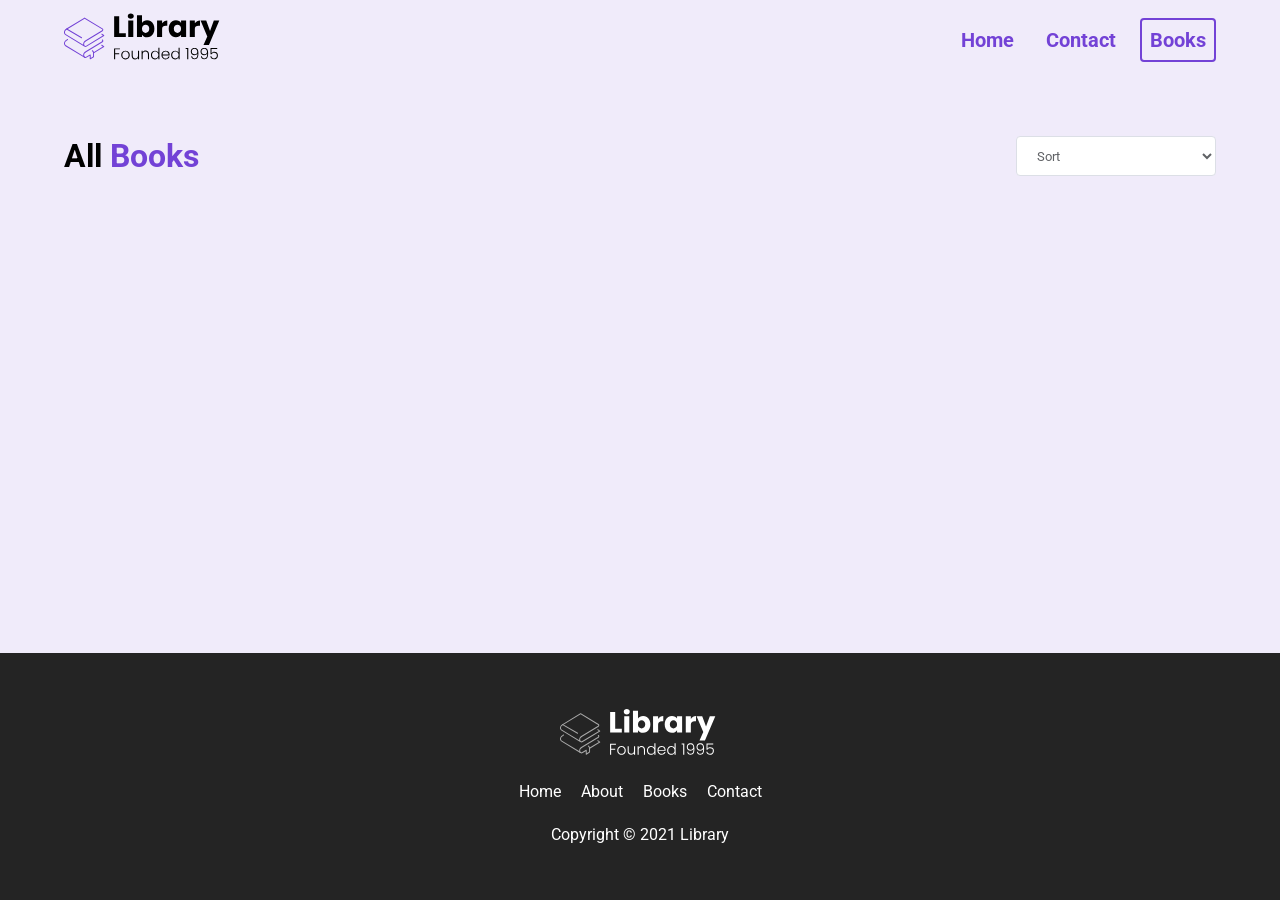
==== books.html @ 92245f25 "All Books page finished" ====
<!DOCTYPE html>
<html lang="en">

<head>
  <meta charset="UTF-8">
  <meta http-equiv="X-UA-Compatible" content="IE=edge">
  <meta name="viewport" content="width=device-width, initial-scale=1.0">
  <title>Library</title>
  <link rel="stylesheet" href="styles.css">
  <!-- UPDATE: using css version of font awesome so no need for kit -->
  <link rel="stylesheet" href="https://cdnjs.cloudflare.com/ajax/libs/font-awesome/6.4.0/css/all.min.css">
  <script src="index.js"></script>
  <script src="books.js"></script>
</head>

<body id="books__body">
  <section>
    <nav>
      <div class="nav__container">
        <img class="logo" src="assets/Library.svg" alt="">
        <ul class="nav__links">
          <li><a href="#" class="nav__link">Home</a></li>
          <li><a href="#" class="nav__link">Contact</a></li>
          <li><a href="#" class="nav__link nav__link--primary">Books</a></li>
        </ul>
        <button class="btn__menu" onclick="openMenu()">
          <i class="fas fa-bars"></i>
        </button>
        <div class="menu__backdrop" style="visibility: hidden;">
          <button class="btn__menu btn__menu--close" onclick="closeMenu()">
            <i class="fas fa-times"></i>
          </button>
          <ul class="menu__links">
            <li class="menu__list">
              <a href="#" class="menu__link" onclick="closeMenu()">Home</a>
            </li>
            <li class="menu__list">
              <a href="#features" class="menu__link" onclick="closeMenu()">Books</a>
            </li>
            <li class="menu__list">
              <a class="menu__link no-cursor" onclick="closeMenu()">Contacts</a>
            </li>
          </ul>
        </div>
      </div>
    </nav>
  </section>

  <main id="books__main">
    <section>
      <div class="container">
        <div class="row">
          <div class="books__header">
            <h2 class="section__title books__header--title">
              All <span class="purple">Books</span>
            </h2>
            <select id="filter" onchange="filterBooks(event)">
              <option value="" disabled selected>Sort</option>
              <option value="LOW_TO_HIGH">Price, Low to High</option>
              <option value="HIGH_TO_LOW">Price, High to Low</option>
              <option value="RATING">Rating</option>
            </select>
          </div>
          <div class="books">

          </div>
        </div>
      </div>
    </section>
  </main>

  <footer>
    <div class="container">
      <div class="row row__column">
        <a href="#">
          <figure class="footer__logo">
            <img src="assets/Library.svg" class="footer__logo--img" alt="">
          </figure>
        </a>
        <div class="footer__list">
          <a href="#" class="footer__link">Home</a>
          <a class="footer__link no-cursor">About</a>
          <a href="#features" class="footer__link">Books</a>
          <a class="footer__link no-cursor">Contact</a>
        </div>
        <div class="footer__copyright">Copyright &copy; 2021 Library</div>
      </div>
    </div>
  </footer>
</body>

</html>
---- styles.css ----
@import url('https://fonts.googleapis.com/css2?family=Roboto:ital,wght@0,100..900;1,100..900&display=swap');
* {
  padding: 0;
  margin: 0;
  box-sizing: border-box;
  font-family: 'Roboto', sans-serif;
}

html {
  scroll-behavior: smooth;
}

body {
  max-width: 100vw;
  overflow-x: hidden;
}

nav {
  height: 80px;
  display: flex;
}

img {
  width: 100%;
  height: 100%;
  max-height: 50vh;
}

p {
  line-height: 1.5;
}

a {
  text-decoration: none;
}

a:hover {
  text-decoration: underline;
}

.nav__container {
  width: 100%;
  max-width: 1200px;
  padding: 0 24px;
  display: flex;
  justify-content: space-between;
  align-items: center;
  margin: 0 auto;
}

.header__description {
  display: flex;
  flex-direction: column;
  align-items: center;
}

.purple {
  color: #7342d6;
}

.logo {
  width: 160px;
}

ul {
  display: flex;
}

li {
  list-style-type: none;
}

.nav__link {
  margin-left: 16px;
  text-decoration: none;
  font-size: 20px;
  color: #7342d6;
  font-weight: bold;
  padding: 8px;
}

.nav__link:hover {
  text-decoration: underline;
}

.nav__link--primary {
  border: 2px solid #7342d6;
  border-radius: 4px;
}

.nav__link--primary:hover {
  text-decoration: none;
}

.btn__menu {
  background-color: transparent;
  font-size: 40px;
  text-align: center;
  border: none;
  color: #7342d6;
  display: none;
}

.menu__backdrop {
  position: absolute;
  background-color: #242424;
  top: 0;
  left: 0;
  right: 0;
  bottom: 0;
  z-index: 100;
  /* display: flex; */
  justify-content: center;
  align-items: center;
  transition: all 300ms ease;
  opacity: 0;
  visibility: hidden;
}

.menu--open .menu__backdrop {
  visibility: visible;
  opacity: 1;
}

.menu--open {
  max-height: 100vh;
  overflow-y: hidden;
}

.menu__links {
  display: flex;
  flex-direction: column;
  align-items: center;
}

.menu__list {
  padding: 32px 0;
}

.menu__link {
  font-size: 40px;
  color: white;
}

.btn__menu--close {
  position: absolute;
  right: 20px;
  top: 10px;
  padding: 8px;
  color: #fff;
}

/*

LANDING

*/

#landing {
  background-color: rgba(115, 66, 214, 0.1);
}

header {
  height: calc(100vh - 80px);
}

.header__container {
  padding-top: 24px;
  width: 100%;
  max-width: 720px;
  margin: 0 auto;
  height: 100%;
  display: flex;
  flex-direction: column;
  justify-content: space-around;
}

h1 {
  font-size: 56px;
  color: #7342d6;
  margin-bottom: 24px;
  text-align: center;
}

h2 {
  text-align: center;
  font-size: 32px;
  margin-bottom: 32px;
}

button {
  cursor: pointer;
}

button:active {
  transform: translateY(1px)
}

.btn {
  background-color: #7342d6;
  color: white;
  padding: 12px 24px;
  font-size: 20px;
  border-radius: 4px;
  border: none;
}

.header__img--wrapper {
  padding: 20px;
  z-index: 2;
}

.container {
  padding: 56px 0;
}

.row {
  width: 100%;
  max-width: 1200px;
  margin: 0 auto;
}

.row__column {
  display: flex;
  flex-direction: column;
  align-items: center;
}

.no-cursor {
  cursor: not-allowed;
}

/*

HIGHLIGHTS

*/

#highlights {
  position: relative;
  max-width: 100vw;
}

#highlights:after, 
#highlights:before {
  background: url(assets/wave.svg);
  content: "";
  position: absolute;
  left: 0;
  width: 101vw;
  height: 12vw;
  background-size: cover;
  background-repeat: no-repeat;
  z-index: 1;
}

#highlights:before {
  transform: translateY(-100%);
  top: 1px;
}

#highlights:after {
  transform: translateY(100%) rotate(180deg);
  bottom: 1px;
}

.highlight__wrapper {
  display: flex;
  flex-wrap: wrap;
}

.highlight {
  padding: 0 24px;
  width: calc(100% / 3);
  display: flex;
  align-items: center;
  flex-direction: column;
}

.highlight__para {
  text-align: center;
  max-width: 280px;
}

.highlight__img {
  border: 2px solid #7342d65d;
  color: #7342d6;
  width: 100px;
  height: 100px;
  display: flex;
  align-items: center;
  justify-content: center;
  border-radius: 4px;
  font-size: 32px;
  margin-bottom: 24px;
}

.highlight__subtitle {
  font-size: 20px;
  margin-bottom: 16px;
  text-align: center;
}

/*

FEATURES

*/

#features {
  padding-top: 8vw;
  background-color: rgba(115, 66, 214, 0.1);
}

.books {
  display: flex;
  flex-wrap: wrap;
}

.book {
  width: 25%;
  padding: 24px;
}

.book__img {
  max-height: 380px;
  transition: all 300ms ease;
  cursor: not-allowed;
}

.book__img--wrapper {
  margin-bottom: 8px;
  border-radius: 4px;
  overflow: hidden;
  display: flex;
}

.book:hover .book__img {
  transform: scale(1.03);
} 

.book__title {
  font-size: 20px;
  margin-bottom: 8px;
}

.book__title:hover {
  text-decoration: underline;
  cursor: not-allowed;
}

.book__ratings {
  margin-bottom: 8px;
  color: #fabf2a;
}

.book__price--normal {
  text-decoration: line-through;
  padding-right: 6px;
  color: #bfbfbf;
}

/*

EXPLORE

*/

#explore {
  background-color: rgba(115, 66, 214, 0.1);
}

/*

FOOTER

*/

footer {
  background-color: #242424;
}

.footer__logo {
  display: flex;
}

.footer__logo--img {
  width: 160px;
  filter: grayscale(1) invert(1);
}

.footer__link,
.footer__copyright {
  color: #fff;
}

.footer__list {
  margin: 20px 0 24px 0;
}

.footer__link {
  padding: 0 8px;
}

/* 
**

BOOKS PAGE

**
*/

#books__body {
  background-color: rgba(115, 66, 214, 0.1);
  display: flex;
  flex-direction: column;
  min-height: 100vh;
}

#books__main {
  flex: 1;
}

.books__header {
  display: flex;
  justify-content: space-between;
  align-items: center;
  padding: 0 24px;
}

.books__header--title {
  margin-bottom: 0;
}

select {
  background-color: #fff;
  border-radius: 4px;
  border: 1px solid #dcdfe6;
  color: #606266;
  height: 40px;
  line-height: 40px;
  outline: none;
  padding: 0 16px;
  width: 100%;
  max-width: 200px;
}

.books__loading {
  width: 100%;
  display: flex;
  align-items: center;
  justify-content: center;
  padding-top: 60px;
  font-size: 60px;
  color: #7342d6;
}

.books__loading--spinner {
  display: none !important;
}

.books__loading .books__loading--spinner {
  display: block !important;
}

.fa-spinner {
  animation: rotate 600ms infinite linear;
}

@keyframes rotate {
  0% {
    transform: rotate(0);
  }

  100% {
    transform: rotate(360deg);
  }
}

/* SMALL PHONES, TABLETS, LARGE SMARTPHONES */
@media (max-width: 768px) {
  .header__description {
    padding: 0 24px;
  }

  h1 {
    font-size: 40px;
  }

  h2 {
    font-size: 26px;
  }

  button {
    font-size: 18px;
  }

  .book {
    width: 50%;
  }
}

/* SMALL PHONES, LARGE SMARTPHONES */
@media (max-width: 550px) {
  .nav__links {
    display: none;
  }

  .btn__menu {
    display: block;
  }

  .highlight {
    width: 100%;
  }

  .highlight:not(:last-child) {
    margin-bottom: 24px;
  }
}
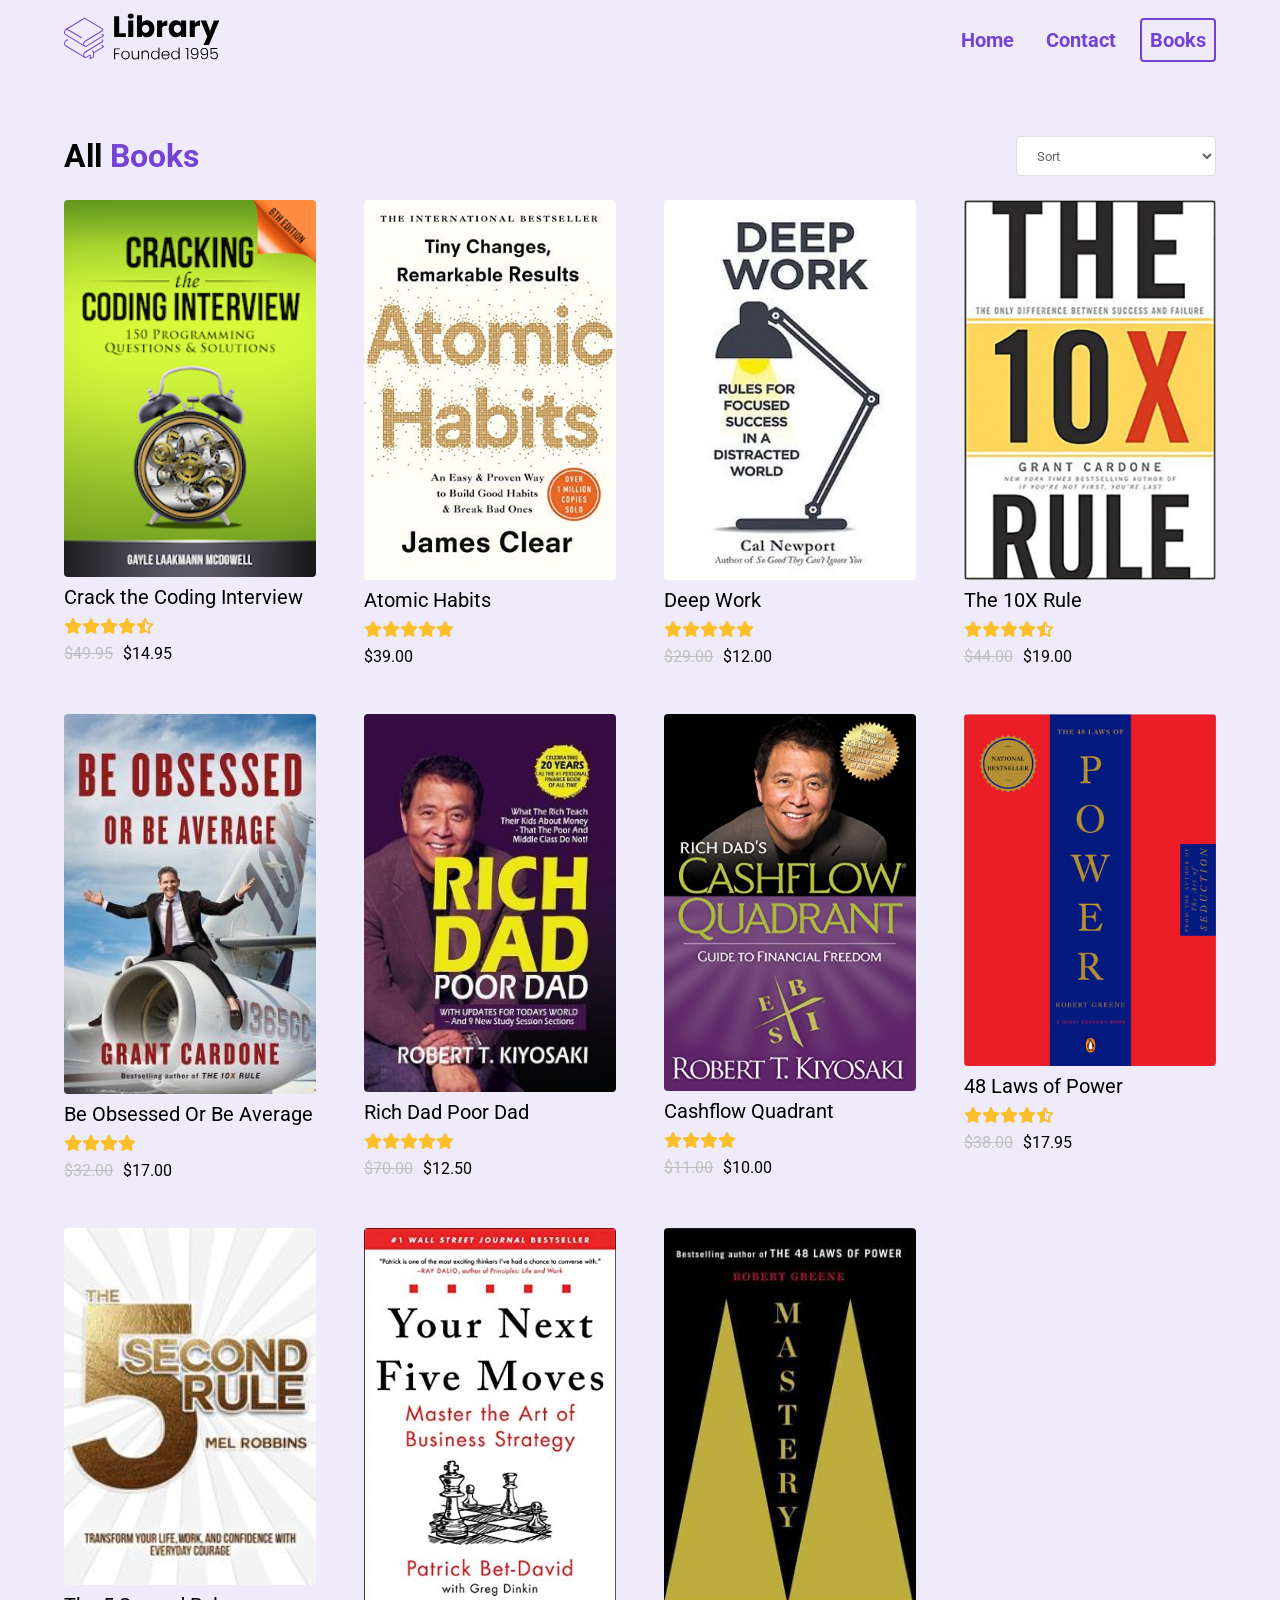
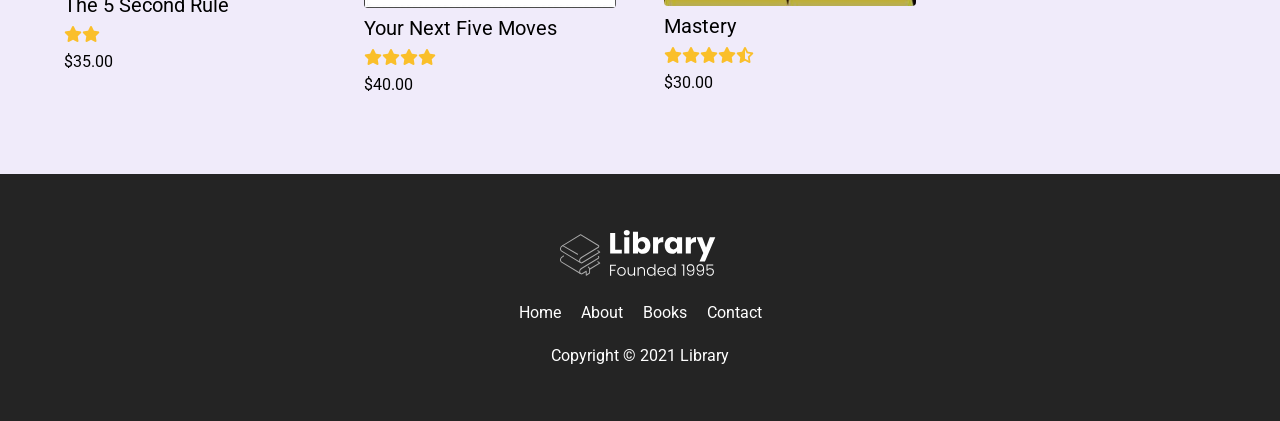
==== commit eb0ae51d: "Loading state finished" ====
--- a/books.html
+++ b/books.html
@@ -62,7 +62,7 @@
             </select>
           </div>
           <div class="books">
-
+            <i class="fa-solid fa-spinner books__loading--spinner"></i>
           </div>
         </div>
       </div>
